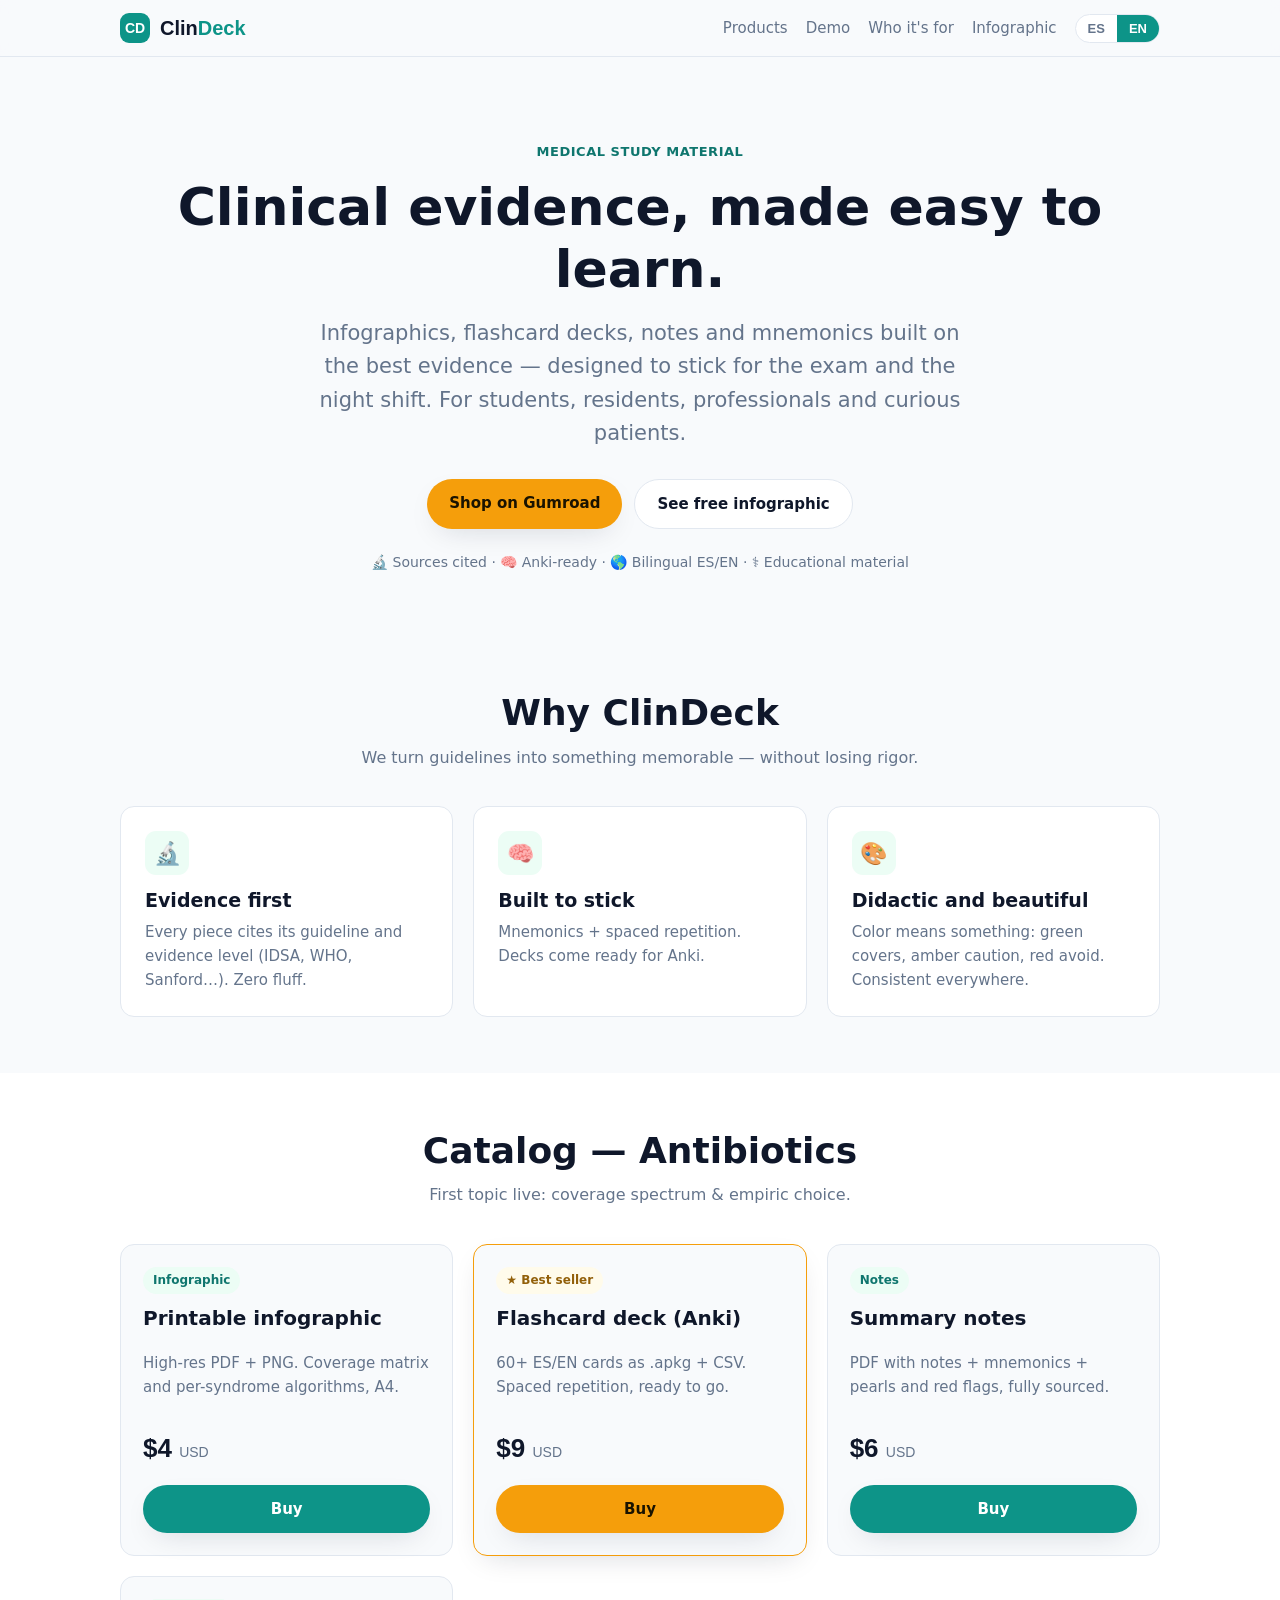
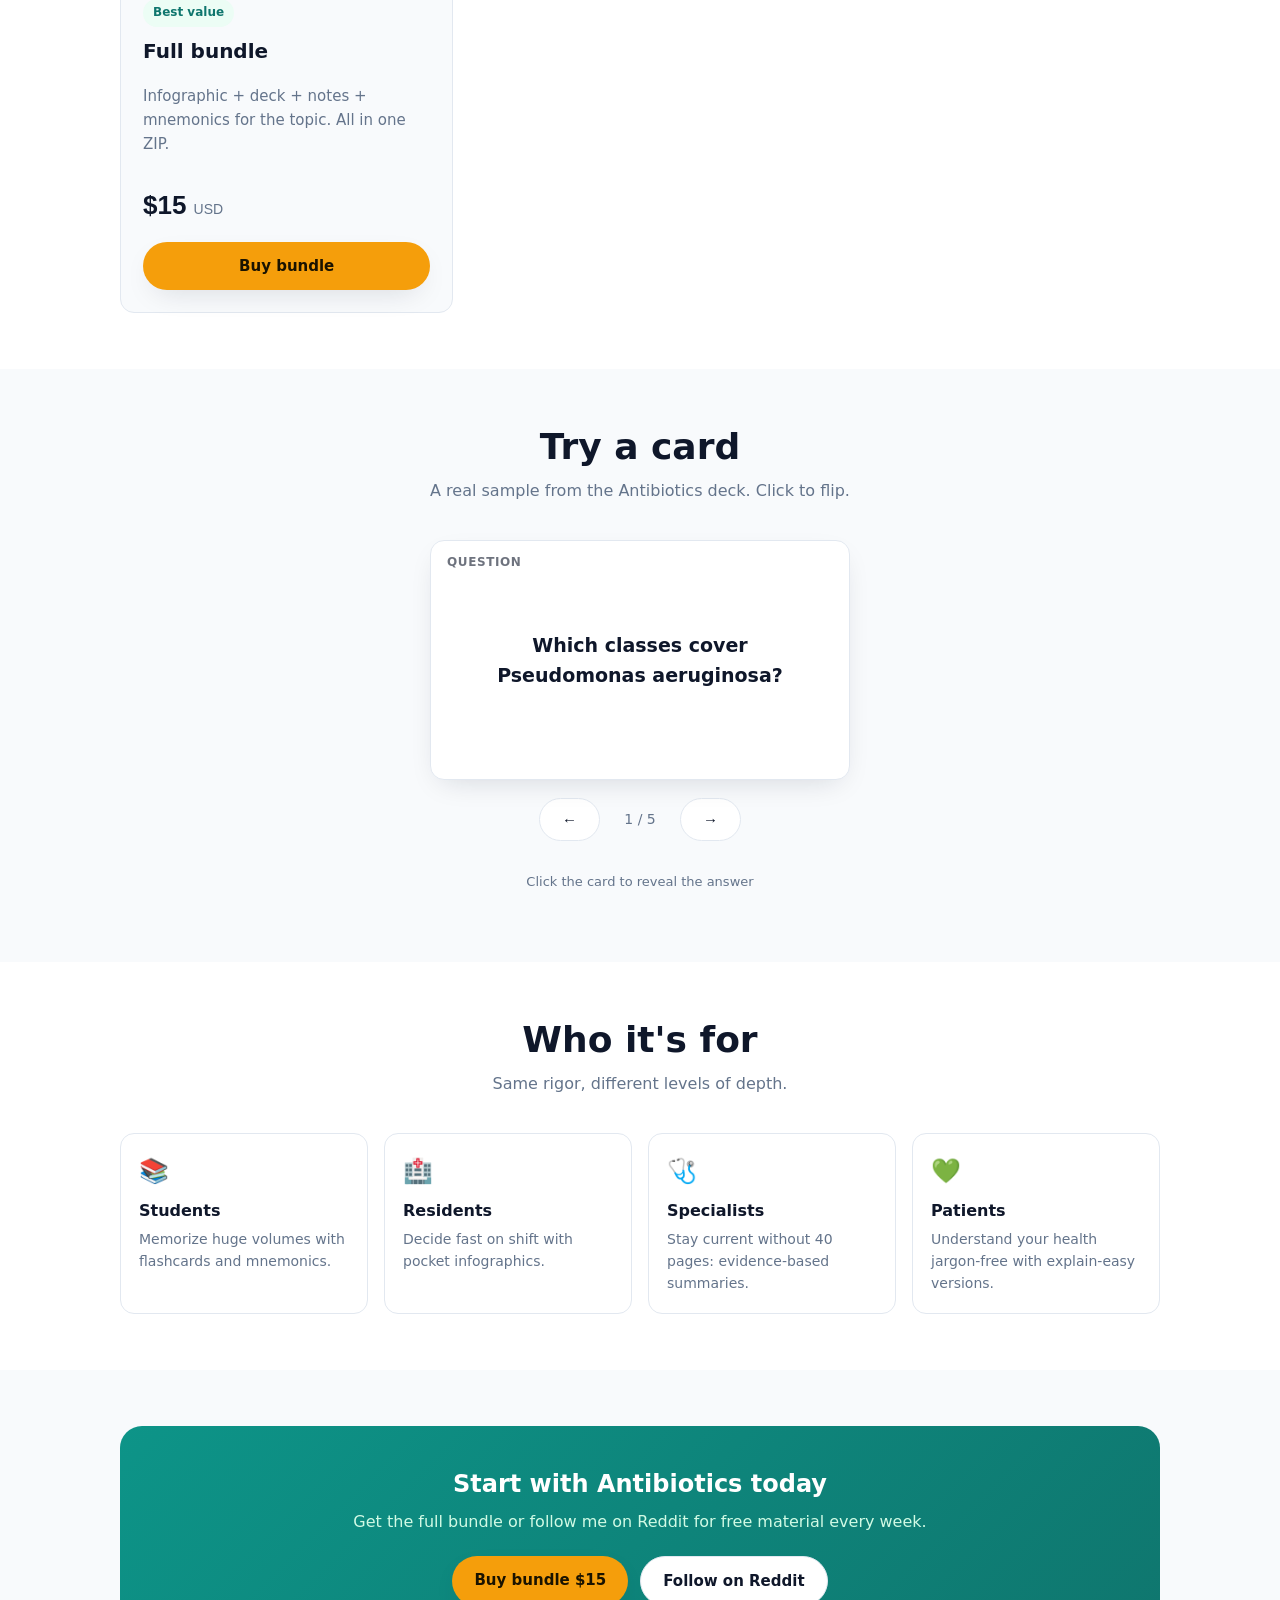
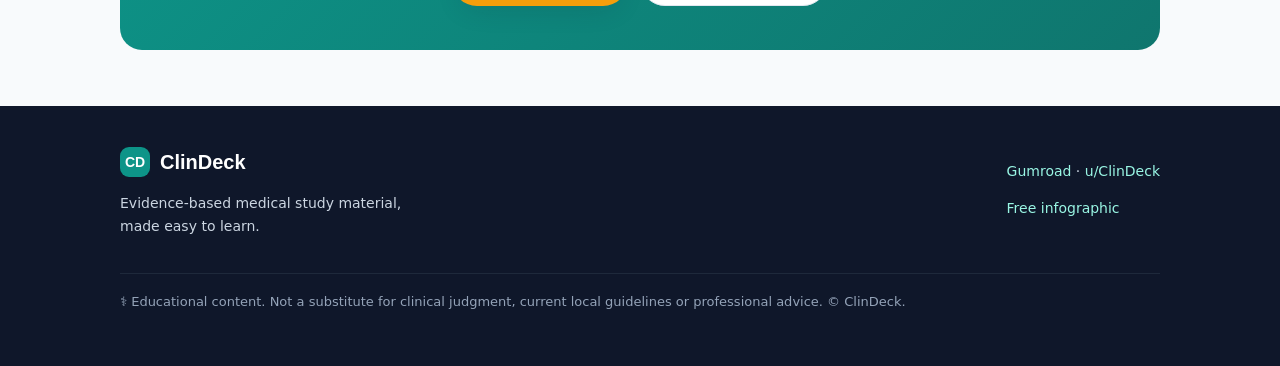
==== web/index.html @ 50a4b2de "Bootstrap ClinDeck: marca, estrategia, contenido y web (tema Antibióticos) - Marca y estrategia: BRA" ====
<!DOCTYPE html>
<html lang="es">
<head>
  <meta charset="UTF-8" />
  <meta name="viewport" content="width=device-width, initial-scale=1.0" />
  <title>ClinDeck — Evidencia clínica, fácil de aprender</title>
  <meta name="description" data-es="Infografías, flashcards, apuntes y mnemónicos médicos basados en evidencia. Bilingüe ES/EN." data-en="Evidence-based medical infographics, flashcards, notes and mnemonics. Bilingual ES/EN." content="Infografías, flashcards, apuntes y mnemónicos médicos basados en evidencia." />
  <link rel="stylesheet" href="css/styles.css" />
  <!-- Reemplazar con la fuente real si se desea; system-ui es el fallback -->
</head>
<body>

  <!-- ============ NAV ============ -->
  <header class="nav">
    <div class="nav-inner">
      <a href="#" class="logo" aria-label="ClinDeck">
        <span class="mark">CD</span>
        <span><span class="clin">Clin</span><span class="deck">Deck</span></span>
      </a>
      <nav class="nav-links">
        <a href="#productos" data-es="Productos" data-en="Products">Productos</a>
        <a href="#demo" data-es="Demo" data-en="Demo">Demo</a>
        <a href="#publico" data-es="Para quién" data-en="Who it's for">Para quién</a>
        <a href="infographics/antibioticos.html" data-es="Infografía" data-en="Infographic">Infografía</a>
        <div class="lang-toggle" role="group" aria-label="Language">
          <button id="lang-es" class="active" type="button">ES</button>
          <button id="lang-en" type="button">EN</button>
        </div>
      </nav>
    </div>
  </header>

  <!-- ============ HERO ============ -->
  <section class="hero">
    <div class="wrap">
      <p class="eyebrow" data-es="Material de estudio médico" data-en="Medical study material">Material de estudio médico</p>
      <h1 data-es="Evidencia clínica, fácil de aprender." data-en="Clinical evidence, made easy to learn.">Evidencia clínica, fácil de aprender.</h1>
      <p class="lead" data-es="Infografías, decks de flashcards, apuntes y mnemónicos con la más alta evidencia — diseñados para recordar en el examen y en la guardia. Para estudiantes, residentes, profesionales y pacientes curiosos." data-en="Infographics, flashcard decks, notes and mnemonics built on the best evidence — designed to stick for the exam and the night shift. For students, residents, professionals and curious patients.">
        Infografías, decks de flashcards, apuntes y mnemónicos con la más alta evidencia — diseñados para recordar en el examen y en la guardia.
      </p>
      <div class="hero-cta">
        <a class="btn btn-buy" href="https://gumroad.com/clindeck" data-es="Ver en Gumroad" data-en="Shop on Gumroad">Ver en Gumroad</a>
        <a class="btn btn-ghost" href="infographics/antibioticos.html" data-es="Ver infografía gratis" data-en="See free infographic">Ver infografía gratis</a>
      </div>
      <p class="trust" data-es="🔬 Citamos la fuente · 🧠 Listo para Anki · 🌎 Bilingüe ES/EN · ⚕️ Material educativo" data-en="🔬 Sources cited · 🧠 Anki-ready · 🌎 Bilingual ES/EN · ⚕️ Educational material">
        🔬 Citamos la fuente · 🧠 Listo para Anki · 🌎 Bilingüe ES/EN · ⚕️ Material educativo
      </p>
    </div>
  </section>

  <!-- ============ VALUE PROPS ============ -->
  <section>
    <div class="wrap">
      <div class="section-head">
        <h2 data-es="Por qué ClinDeck" data-en="Why ClinDeck">Por qué ClinDeck</h2>
        <p data-es="Tomamos las guías y las volvemos memorizables, sin perder rigor." data-en="We turn guidelines into something memorable — without losing rigor.">Tomamos las guías y las volvemos memorizables, sin perder rigor.</p>
      </div>
      <div class="grid-3">
        <div class="card">
          <div class="ico">🔬</div>
          <h3 data-es="Evidencia primero" data-en="Evidence first">Evidencia primero</h3>
          <p data-es="Cada pieza cita su guía y nivel de evidencia (IDSA, WHO, Sanford…). Nada de relleno." data-en="Every piece cites its guideline and evidence level (IDSA, WHO, Sanford…). Zero fluff.">Cada pieza cita su guía y nivel de evidencia. Nada de relleno.</p>
        </div>
        <div class="card">
          <div class="ico">🧠</div>
          <h3 data-es="Diseñado para recordar" data-en="Built to stick">Diseñado para recordar</h3>
          <p data-es="Mnemónicos + repetición espaciada. Los decks vienen listos para Anki." data-en="Mnemonics + spaced repetition. Decks come ready for Anki.">Mnemónicos + repetición espaciada. Decks listos para Anki.</p>
        </div>
        <div class="card">
          <div class="ico">🎨</div>
          <h3 data-es="Didáctico y bello" data-en="Didactic and beautiful">Didáctico y bello</h3>
          <p data-es="Color con significado: verde cubre, ámbar precaución, rojo evitar. Consistente en todo." data-en="Color means something: green covers, amber caution, red avoid. Consistent everywhere.">Color con significado: verde cubre, ámbar precaución, rojo evitar.</p>
        </div>
      </div>
    </div>
  </section>

  <!-- ============ PRODUCTS ============ -->
  <section id="productos" class="products">
    <div class="wrap">
      <div class="section-head">
        <h2 data-es="Catálogo — Antibióticos" data-en="Catalog — Antibiotics">Catálogo — Antibióticos</h2>
        <p data-es="Primer tema disponible: espectro de cobertura y elección empírica." data-en="First topic live: coverage spectrum & empiric choice.">Primer tema disponible: espectro de cobertura y elección empírica.</p>
      </div>
      <div class="product-grid">
        <div class="product">
          <span class="tag" data-es="Infografía" data-en="Infographic">Infografía</span>
          <h3 data-es="Infografía imprimible" data-en="Printable infographic">Infografía imprimible</h3>
          <p class="desc" data-es="PDF alta resolución + PNG. Matriz de cobertura y algoritmos por síndrome, A4." data-en="High-res PDF + PNG. Coverage matrix and per-syndrome algorithms, A4.">PDF alta resolución + PNG. Matriz de cobertura y algoritmos por síndrome.</p>
          <div class="price">$4 <small>USD</small></div>
          <a class="btn btn-primary" href="https://gumroad.com/l/clindeck-abx-infografia" data-es="Comprar" data-en="Buy">Comprar</a>
        </div>

        <div class="product featured">
          <span class="tag" data-es="★ Más vendido" data-en="★ Best seller">★ Más vendido</span>
          <h3 data-es="Deck de flashcards (Anki)" data-en="Flashcard deck (Anki)">Deck de flashcards (Anki)</h3>
          <p class="desc" data-es="60+ cartas ES/EN en .apkg + CSV. Repetición espaciada lista para usar." data-en="60+ ES/EN cards as .apkg + CSV. Spaced repetition, ready to go.">60+ cartas ES/EN en .apkg + CSV. Repetición espaciada lista para usar.</p>
          <div class="price">$9 <small>USD</small></div>
          <a class="btn btn-buy" href="https://gumroad.com/l/clindeck-abx-deck" data-es="Comprar" data-en="Buy">Comprar</a>
        </div>

        <div class="product">
          <span class="tag" data-es="Apuntes" data-en="Notes">Apuntes</span>
          <h3 data-es="Apuntes-resumen" data-en="Summary notes">Apuntes-resumen</h3>
          <p class="desc" data-es="PDF con apuntes + mnemónicos + perlas y banderas rojas, con fuentes." data-en="PDF with notes + mnemonics + pearls and red flags, fully sourced.">PDF con apuntes, mnemónicos, perlas y banderas rojas, con fuentes.</p>
          <div class="price">$6 <small>USD</small></div>
          <a class="btn btn-primary" href="https://gumroad.com/l/clindeck-abx-apuntes" data-es="Comprar" data-en="Buy">Comprar</a>
        </div>

        <div class="product">
          <span class="tag" data-es="Mejor precio" data-en="Best value">Mejor precio</span>
          <h3 data-es="Bundle completo" data-en="Full bundle">Bundle completo</h3>
          <p class="desc" data-es="Infografía + deck + apuntes + mnemónicos del tema. Todo en un ZIP." data-en="Infographic + deck + notes + mnemonics for the topic. All in one ZIP.">Infografía + deck + apuntes + mnemónicos del tema. Todo en un ZIP.</p>
          <div class="price">$15 <small>USD</small></div>
          <a class="btn btn-buy" href="https://gumroad.com/l/clindeck-abx-bundle" data-es="Comprar bundle" data-en="Buy bundle">Comprar bundle</a>
        </div>
      </div>
    </div>
  </section>

  <!-- ============ FLASHCARD DEMO ============ -->
  <section id="demo">
    <div class="wrap">
      <div class="section-head">
        <h2 data-es="Prueba una carta" data-en="Try a card">Prueba una carta</h2>
        <p data-es="Una muestra real del deck de Antibióticos. Haz clic para girar." data-en="A real sample from the Antibiotics deck. Click to flip.">Una muestra real del deck de Antibióticos. Haz clic para girar.</p>
      </div>
      <div class="demo">
        <div class="flashcard" id="flashcard">
          <div class="flashcard-inner">
            <div class="flashcard-face flashcard-front">
              <span class="label" data-es="Pregunta" data-en="Question">Pregunta</span>
              <span class="q" id="card-q"></span>
            </div>
            <div class="flashcard-face flashcard-back">
              <span class="label" data-es="Respuesta" data-en="Answer">Respuesta</span>
              <span class="a" id="card-a"></span>
            </div>
          </div>
        </div>
        <div class="demo-controls">
          <button class="btn btn-ghost" id="prev" type="button" aria-label="Anterior">←</button>
          <span class="counter" id="counter">1 / 5</span>
          <button class="btn btn-ghost" id="next" type="button" aria-label="Siguiente">→</button>
        </div>
        <p class="hint" data-es="Haz clic en la carta para ver la respuesta" data-en="Click the card to reveal the answer">Haz clic en la carta para ver la respuesta</p>
      </div>
    </div>
  </section>

  <!-- ============ AUDIENCES ============ -->
  <section id="publico" class="products">
    <div class="wrap">
      <div class="section-head">
        <h2 data-es="Para quién es" data-en="Who it's for">Para quién es</h2>
        <p data-es="Un mismo rigor, distintos niveles de profundidad." data-en="Same rigor, different levels of depth.">Un mismo rigor, distintos niveles de profundidad.</p>
      </div>
      <div class="aud-grid">
        <div class="aud"><div class="emoji">📚</div><h4 data-es="Estudiantes" data-en="Students">Estudiantes</h4><p data-es="Memoriza volúmenes enormes con flashcards y mnemónicos." data-en="Memorize huge volumes with flashcards and mnemonics.">Memoriza con flashcards y mnemónicos.</p></div>
        <div class="aud"><div class="emoji">🏥</div><h4 data-es="Residentes" data-en="Residents">Residentes</h4><p data-es="Decide rápido en guardia con infografías de bolsillo." data-en="Decide fast on shift with pocket infographics.">Decide rápido con infografías de bolsillo.</p></div>
        <div class="aud"><div class="emoji">🩺</div><h4 data-es="Especialistas" data-en="Specialists">Especialistas</h4><p data-es="Actualízate sin leer 40 páginas: resúmenes con evidencia." data-en="Stay current without 40 pages: evidence-based summaries.">Resúmenes con evidencia, al grano.</p></div>
        <div class="aud"><div class="emoji">💚</div><h4 data-es="Pacientes" data-en="Patients">Pacientes</h4><p data-es="Entiende tu salud sin tecnicismos, con versiones explica-fácil." data-en="Understand your health jargon-free with explain-easy versions.">Versiones explica-fácil de tu salud.</p></div>
      </div>
    </div>
  </section>

  <!-- ============ CTA BAND ============ -->
  <section>
    <div class="wrap">
      <div class="cta-band">
        <h2 data-es="Empieza con Antibióticos hoy" data-en="Start with Antibiotics today">Empieza con Antibióticos hoy</h2>
        <p data-es="Descarga el bundle completo o sígueme en Reddit para material gratis cada semana." data-en="Get the full bundle or follow me on Reddit for free material every week.">Descarga el bundle completo o sígueme en Reddit para material gratis cada semana.</p>
        <div class="hero-cta">
          <a class="btn btn-buy" href="https://gumroad.com/l/clindeck-abx-bundle" data-es="Comprar bundle $15" data-en="Buy bundle $15">Comprar bundle $15</a>
          <a class="btn btn-ghost" href="https://reddit.com/user/ClinDeck" data-es="Seguir en Reddit" data-en="Follow on Reddit">Seguir en Reddit</a>
        </div>
      </div>
    </div>
  </section>

  <!-- ============ FOOTER ============ -->
  <footer>
    <div class="wrap">
      <div class="foot-grid">
        <div>
          <a href="#" class="logo" style="color:#fff"><span class="mark">CD</span> <span style="color:#fff;font-family:'Poppins',sans-serif;font-weight:700">ClinDeck</span></a>
          <p style="max-width:320px" data-es="Material de estudio médico basado en evidencia, hecho didáctico." data-en="Evidence-based medical study material, made easy to learn.">Material de estudio médico basado en evidencia, hecho didáctico.</p>
        </div>
        <div>
          <p><a href="https://gumroad.com/clindeck">Gumroad</a> · <a href="https://reddit.com/user/ClinDeck">u/ClinDeck</a></p>
          <p><a href="infographics/antibioticos.html" data-es="Infografía gratis" data-en="Free infographic">Infografía gratis</a></p>
        </div>
      </div>
      <p class="disclaimer" data-es="⚕️ Contenido educativo. No sustituye el juicio clínico, las guías locales vigentes ni la consulta con un profesional. © ClinDeck." data-en="⚕️ Educational content. Not a substitute for clinical judgment, current local guidelines or professional advice. © ClinDeck.">
        ⚕️ Contenido educativo. No sustituye el juicio clínico ni la consulta con un profesional. © ClinDeck.
      </p>
    </div>
  </footer>

  <script src="js/app.js"></script>
</body>
</html>
---- web/css/styles.css ----
/* ClinDeck — landing styles
   Paleta de marca (ver BRAND.md). Sin dependencias externas. */
:root {
  --teal: #0D9488;
  --teal-dark: #0F766E;
  --ink: #0F172A;
  --gray: #64748B;
  --surface: #F8FAFC;
  --amber: #F59E0B;
  --red: #DC2626;
  --green: #16A34A;
  --line: #E2E8F0;
  --radius: 14px;
  --shadow: 0 10px 30px -12px rgba(15, 23, 42, .18);
  --maxw: 1080px;
}

* { box-sizing: border-box; }
html { scroll-behavior: smooth; }
body {
  margin: 0;
  font-family: "Inter", system-ui, -apple-system, Segoe UI, Roboto, sans-serif;
  color: var(--ink);
  background: var(--surface);
  line-height: 1.6;
}
h1, h2, h3 { font-family: "Poppins", "Inter", system-ui, sans-serif; line-height: 1.2; font-weight: 600; }
a { color: var(--teal-dark); }
.wrap { max-width: var(--maxw); margin: 0 auto; padding: 0 20px; }
.mono { font-family: ui-monospace, SFMono-Regular, Menlo, monospace; }

/* ---------- Header / nav ---------- */
header.nav {
  position: sticky; top: 0; z-index: 50;
  background: rgba(248, 250, 252, .85);
  backdrop-filter: blur(8px);
  border-bottom: 1px solid var(--line);
}
.nav-inner { display: flex; align-items: center; gap: 16px; padding: 12px 20px; max-width: var(--maxw); margin: 0 auto; }
.logo { display: flex; align-items: center; gap: 10px; font-family: "Poppins", sans-serif; font-weight: 700; font-size: 20px; text-decoration: none; color: var(--ink); }
.logo .mark { width: 30px; height: 30px; border-radius: 9px; background: var(--teal); color: #fff; display: grid; place-items: center; font-size: 14px; font-weight: 700; }
.logo .clin { color: var(--ink); }
.logo .deck { color: var(--teal); }
.nav-links { display: flex; gap: 18px; margin-left: auto; align-items: center; }
.nav-links a { text-decoration: none; color: var(--gray); font-size: 15px; }
.nav-links a:hover { color: var(--ink); }
.lang-toggle { display: inline-flex; border: 1px solid var(--line); border-radius: 999px; overflow: hidden; background: #fff; }
.lang-toggle button { border: 0; background: transparent; padding: 6px 12px; cursor: pointer; font-size: 13px; font-weight: 600; color: var(--gray); }
.lang-toggle button.active { background: var(--teal); color: #fff; }

/* ---------- Buttons ---------- */
.btn { display: inline-block; padding: 12px 22px; border-radius: 999px; text-decoration: none; font-weight: 600; font-size: 15px; cursor: pointer; border: 0; transition: transform .08s ease, box-shadow .2s ease; }
.btn:active { transform: translateY(1px); }
.btn-primary { background: var(--teal); color: #fff; box-shadow: var(--shadow); }
.btn-primary:hover { background: var(--teal-dark); }
.btn-buy { background: var(--amber); color: #1a1300; box-shadow: var(--shadow); }
.btn-buy:hover { filter: brightness(.97); }
.btn-ghost { background: #fff; color: var(--ink); border: 1px solid var(--line); }

/* ---------- Hero ---------- */
.hero { padding: 72px 0 48px; text-align: center; }
.hero .eyebrow { color: var(--teal-dark); font-weight: 600; letter-spacing: .04em; text-transform: uppercase; font-size: 13px; }
.hero h1 { font-size: clamp(32px, 5vw, 52px); margin: 12px 0 16px; }
.hero p.lead { font-size: clamp(17px, 2.2vw, 21px); color: var(--gray); max-width: 660px; margin: 0 auto 28px; }
.hero-cta { display: flex; gap: 12px; justify-content: center; flex-wrap: wrap; }
.trust { margin-top: 22px; color: var(--gray); font-size: 14px; }
.trust b { color: var(--ink); }

/* ---------- Sections ---------- */
section { padding: 56px 0; }
.section-head { text-align: center; max-width: 640px; margin: 0 auto 36px; }
.section-head h2 { font-size: clamp(26px, 3.5vw, 36px); margin: 0 0 10px; }
.section-head p { color: var(--gray); margin: 0; }

/* value props */
.grid-3 { display: grid; grid-template-columns: repeat(auto-fit, minmax(240px, 1fr)); gap: 20px; }
.card { background: #fff; border: 1px solid var(--line); border-radius: var(--radius); padding: 24px; }
.card .ico { width: 44px; height: 44px; border-radius: 11px; background: #ecfdf5; color: var(--teal-dark); display: grid; place-items: center; font-size: 22px; margin-bottom: 14px; }
.card h3 { margin: 0 0 8px; font-size: 19px; }
.card p { margin: 0; color: var(--gray); font-size: 15px; }

/* products */
.products { background: #fff; }
.product-grid { display: grid; grid-template-columns: repeat(auto-fit, minmax(250px, 1fr)); gap: 20px; }
.product { border: 1px solid var(--line); border-radius: var(--radius); padding: 22px; display: flex; flex-direction: column; background: var(--surface); }
.product .tag { align-self: flex-start; font-size: 12px; font-weight: 600; padding: 4px 10px; border-radius: 999px; background: #ecfdf5; color: var(--teal-dark); margin-bottom: 12px; }
.product h3 { margin: 0 0 6px; font-size: 20px; }
.product .desc { color: var(--gray); font-size: 15px; flex: 1; }
.product .price { font-family: "Poppins", sans-serif; font-weight: 700; font-size: 26px; margin: 14px 0 4px; color: var(--ink); }
.product .price small { font-size: 14px; color: var(--gray); font-weight: 500; }
.product .btn { margin-top: 12px; text-align: center; }
.product.featured { border-color: var(--amber); box-shadow: var(--shadow); }
.product.featured .tag { background: #fffbeb; color: #92600a; }

/* flashcard demo */
.demo { display: flex; flex-direction: column; align-items: center; gap: 18px; }
.flashcard { perspective: 1200px; width: min(420px, 92vw); height: 240px; }
.flashcard-inner { position: relative; width: 100%; height: 100%; transition: transform .55s; transform-style: preserve-3d; cursor: pointer; }
.flashcard.flipped .flashcard-inner { transform: rotateY(180deg); }
.flashcard-face { position: absolute; inset: 0; backface-visibility: hidden; border-radius: var(--radius); padding: 26px; display: grid; place-items: center; text-align: center; border: 1px solid var(--line); box-shadow: var(--shadow); }
.flashcard-front { background: #fff; }
.flashcard-back { background: var(--teal); color: #fff; transform: rotateY(180deg); }
.flashcard-face .label { position: absolute; top: 12px; left: 16px; font-size: 12px; font-weight: 600; text-transform: uppercase; letter-spacing: .05em; opacity: .6; }
.flashcard-face .q { font-size: 19px; font-weight: 600; }
.flashcard-face .a { font-size: 16px; }
.demo-controls { display: flex; gap: 10px; align-items: center; }
.demo-controls .counter { color: var(--gray); font-size: 14px; min-width: 60px; text-align: center; }
.hint { color: var(--gray); font-size: 13px; }

/* audiences */
.aud-grid { display: grid; grid-template-columns: repeat(auto-fit, minmax(200px, 1fr)); gap: 16px; }
.aud { background: #fff; border: 1px solid var(--line); border-radius: var(--radius); padding: 18px; }
.aud .emoji { font-size: 24px; }
.aud h4 { margin: 8px 0 4px; font-size: 16px; }
.aud p { margin: 0; font-size: 14px; color: var(--gray); }

/* CTA band */
.cta-band { background: linear-gradient(135deg, var(--teal), var(--teal-dark)); color: #fff; border-radius: 22px; padding: 44px; text-align: center; }
.cta-band h2 { color: #fff; margin: 0 0 10px; }
.cta-band p { color: #d1fae5; margin: 0 0 22px; }

/* footer */
footer { background: var(--ink); color: #cbd5e1; padding: 40px 0; font-size: 14px; }
footer .foot-grid { display: flex; justify-content: space-between; flex-wrap: wrap; gap: 20px; }
footer a { color: #99f6e4; text-decoration: none; }
footer .disclaimer { margin-top: 22px; padding-top: 18px; border-top: 1px solid #1e293b; color: #94a3b8; font-size: 13px; }

[hidden] { display: none !important; }
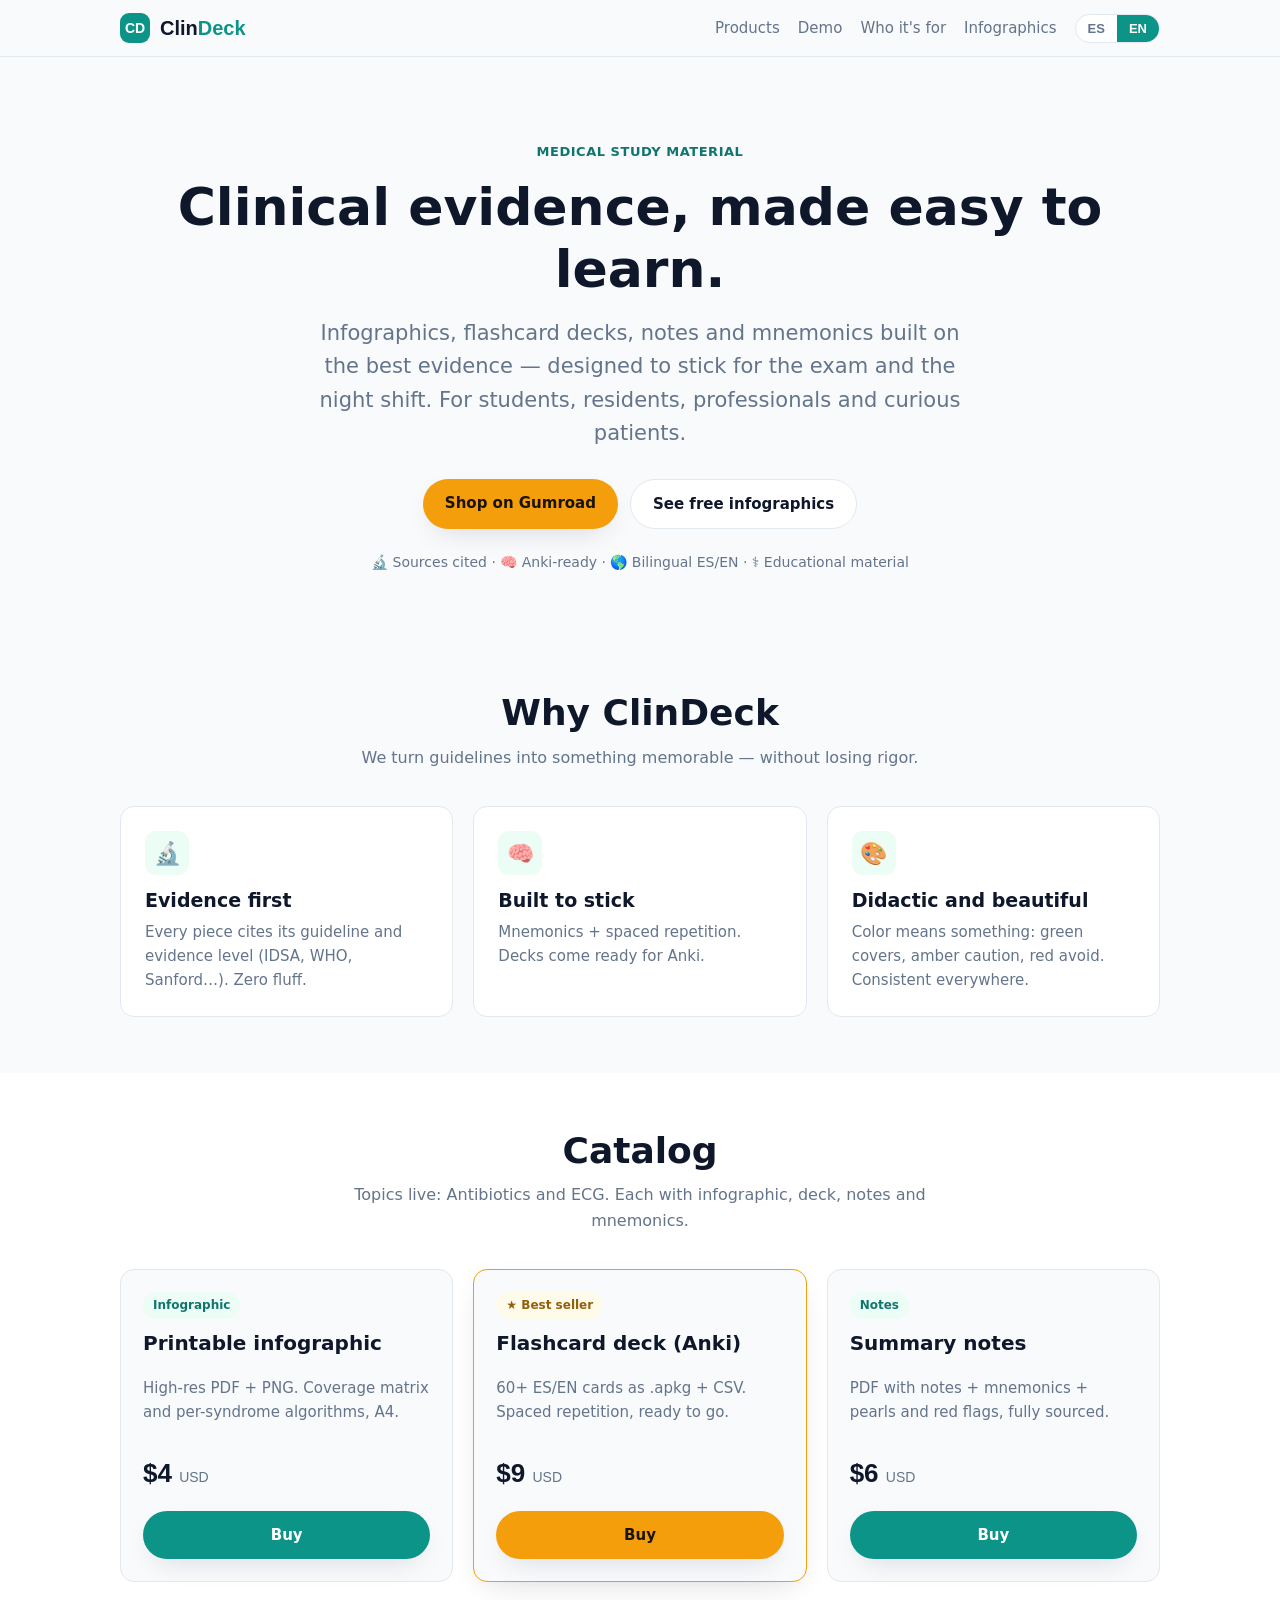
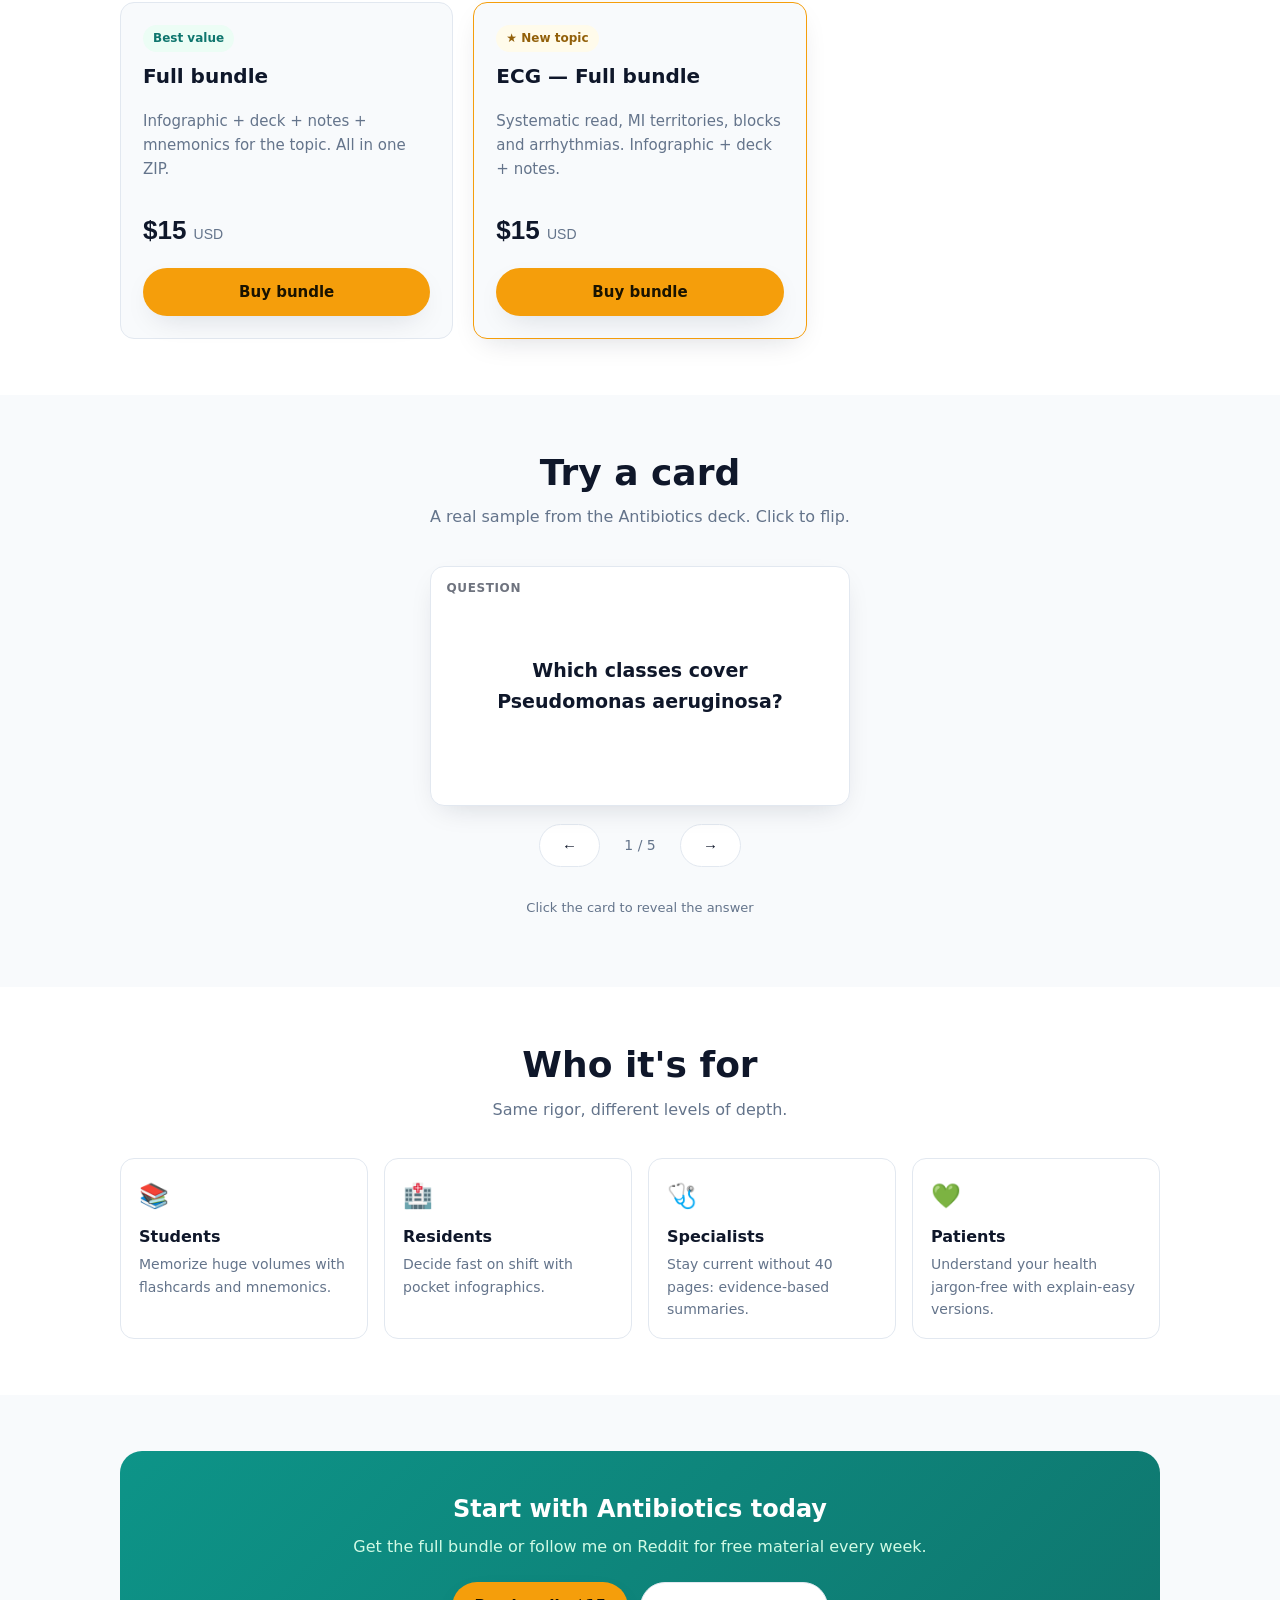
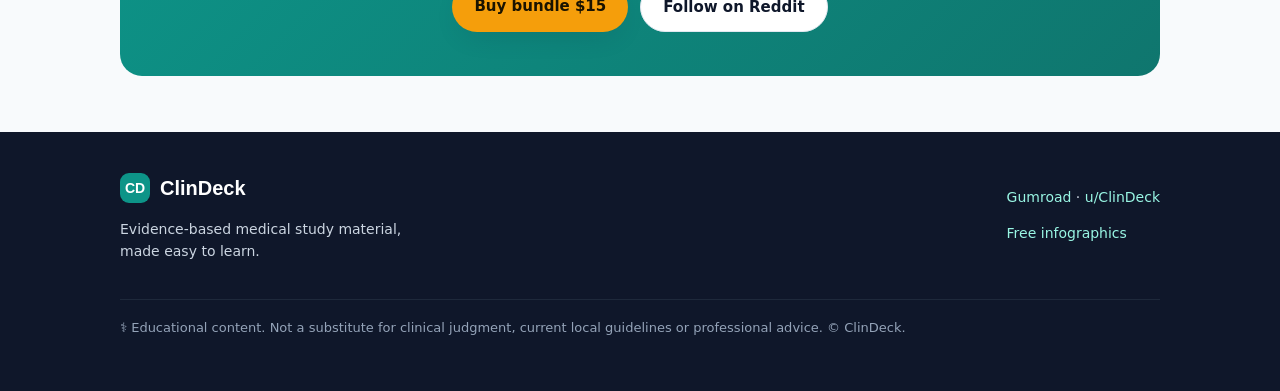
==== commit 19d22153: "Turn ClinDeck into a sellable web asset: ECG infographic, gallery, Pages deploy, sale kit - web/info" ====
--- a/web/index.html
+++ b/web/index.html
@@ -21,7 +21,7 @@
         <a href="#productos" data-es="Productos" data-en="Products">Productos</a>
         <a href="#demo" data-es="Demo" data-en="Demo">Demo</a>
         <a href="#publico" data-es="Para quién" data-en="Who it's for">Para quién</a>
-        <a href="infographics/antibioticos.html" data-es="Infografía" data-en="Infographic">Infografía</a>
+        <a href="infographics/index.html" data-es="Infografías" data-en="Infographics">Infografías</a>
         <div class="lang-toggle" role="group" aria-label="Language">
           <button id="lang-es" class="active" type="button">ES</button>
           <button id="lang-en" type="button">EN</button>
@@ -40,7 +40,7 @@
       </p>
       <div class="hero-cta">
         <a class="btn btn-buy" href="https://gumroad.com/clindeck" data-es="Ver en Gumroad" data-en="Shop on Gumroad">Ver en Gumroad</a>
-        <a class="btn btn-ghost" href="infographics/antibioticos.html" data-es="Ver infografía gratis" data-en="See free infographic">Ver infografía gratis</a>
+        <a class="btn btn-ghost" href="infographics/index.html" data-es="Ver infografías gratis" data-en="See free infographics">Ver infografías gratis</a>
       </div>
       <p class="trust" data-es="🔬 Citamos la fuente · 🧠 Listo para Anki · 🌎 Bilingüe ES/EN · ⚕️ Material educativo" data-en="🔬 Sources cited · 🧠 Anki-ready · 🌎 Bilingual ES/EN · ⚕️ Educational material">
         🔬 Citamos la fuente · 🧠 Listo para Anki · 🌎 Bilingüe ES/EN · ⚕️ Material educativo
@@ -79,8 +79,8 @@
   <section id="productos" class="products">
     <div class="wrap">
       <div class="section-head">
-        <h2 data-es="Catálogo — Antibióticos" data-en="Catalog — Antibiotics">Catálogo — Antibióticos</h2>
-        <p data-es="Primer tema disponible: espectro de cobertura y elección empírica." data-en="First topic live: coverage spectrum & empiric choice.">Primer tema disponible: espectro de cobertura y elección empírica.</p>
+        <h2 data-es="Catálogo" data-en="Catalog">Catálogo</h2>
+        <p data-es="Temas disponibles: Antibióticos y ECG. Cada uno con infografía, deck, apuntes y mnemónicos." data-en="Topics live: Antibiotics and ECG. Each with infographic, deck, notes and mnemonics.">Temas disponibles: Antibióticos y ECG. Cada uno con infografía, deck, apuntes y mnemónicos.</p>
       </div>
       <div class="product-grid">
         <div class="product">
@@ -113,6 +113,14 @@
           <p class="desc" data-es="Infografía + deck + apuntes + mnemónicos del tema. Todo en un ZIP." data-en="Infographic + deck + notes + mnemonics for the topic. All in one ZIP.">Infografía + deck + apuntes + mnemónicos del tema. Todo en un ZIP.</p>
           <div class="price">$15 <small>USD</small></div>
           <a class="btn btn-buy" href="https://gumroad.com/l/clindeck-abx-bundle" data-es="Comprar bundle" data-en="Buy bundle">Comprar bundle</a>
+        </div>
+
+        <div class="product featured">
+          <span class="tag" data-es="★ Nuevo tema" data-en="★ New topic">★ Nuevo tema</span>
+          <h3 data-es="ECG — Bundle completo" data-en="ECG — Full bundle">ECG — Bundle completo</h3>
+          <p class="desc" data-es="Lectura sistemática, territorios del infarto, bloqueos y arritmias. Infografía + deck + apuntes." data-en="Systematic read, MI territories, blocks and arrhythmias. Infographic + deck + notes.">Lectura sistemática, territorios del infarto, bloqueos y arritmias. Infografía + deck + apuntes.</p>
+          <div class="price">$15 <small>USD</small></div>
+          <a class="btn btn-buy" href="https://gumroad.com/l/clindeck-ecg-bundle" data-es="Comprar bundle" data-en="Buy bundle">Comprar bundle</a>
         </div>
       </div>
     </div>
@@ -188,7 +196,7 @@
         </div>
         <div>
           <p><a href="https://gumroad.com/clindeck">Gumroad</a> · <a href="https://reddit.com/user/ClinDeck">u/ClinDeck</a></p>
-          <p><a href="infographics/antibioticos.html" data-es="Infografía gratis" data-en="Free infographic">Infografía gratis</a></p>
+          <p><a href="infographics/index.html" data-es="Infografías gratis" data-en="Free infographics">Infografías gratis</a></p>
         </div>
       </div>
       <p class="disclaimer" data-es="⚕️ Contenido educativo. No sustituye el juicio clínico, las guías locales vigentes ni la consulta con un profesional. © ClinDeck." data-en="⚕️ Educational content. Not a substitute for clinical judgment, current local guidelines or professional advice. © ClinDeck.">
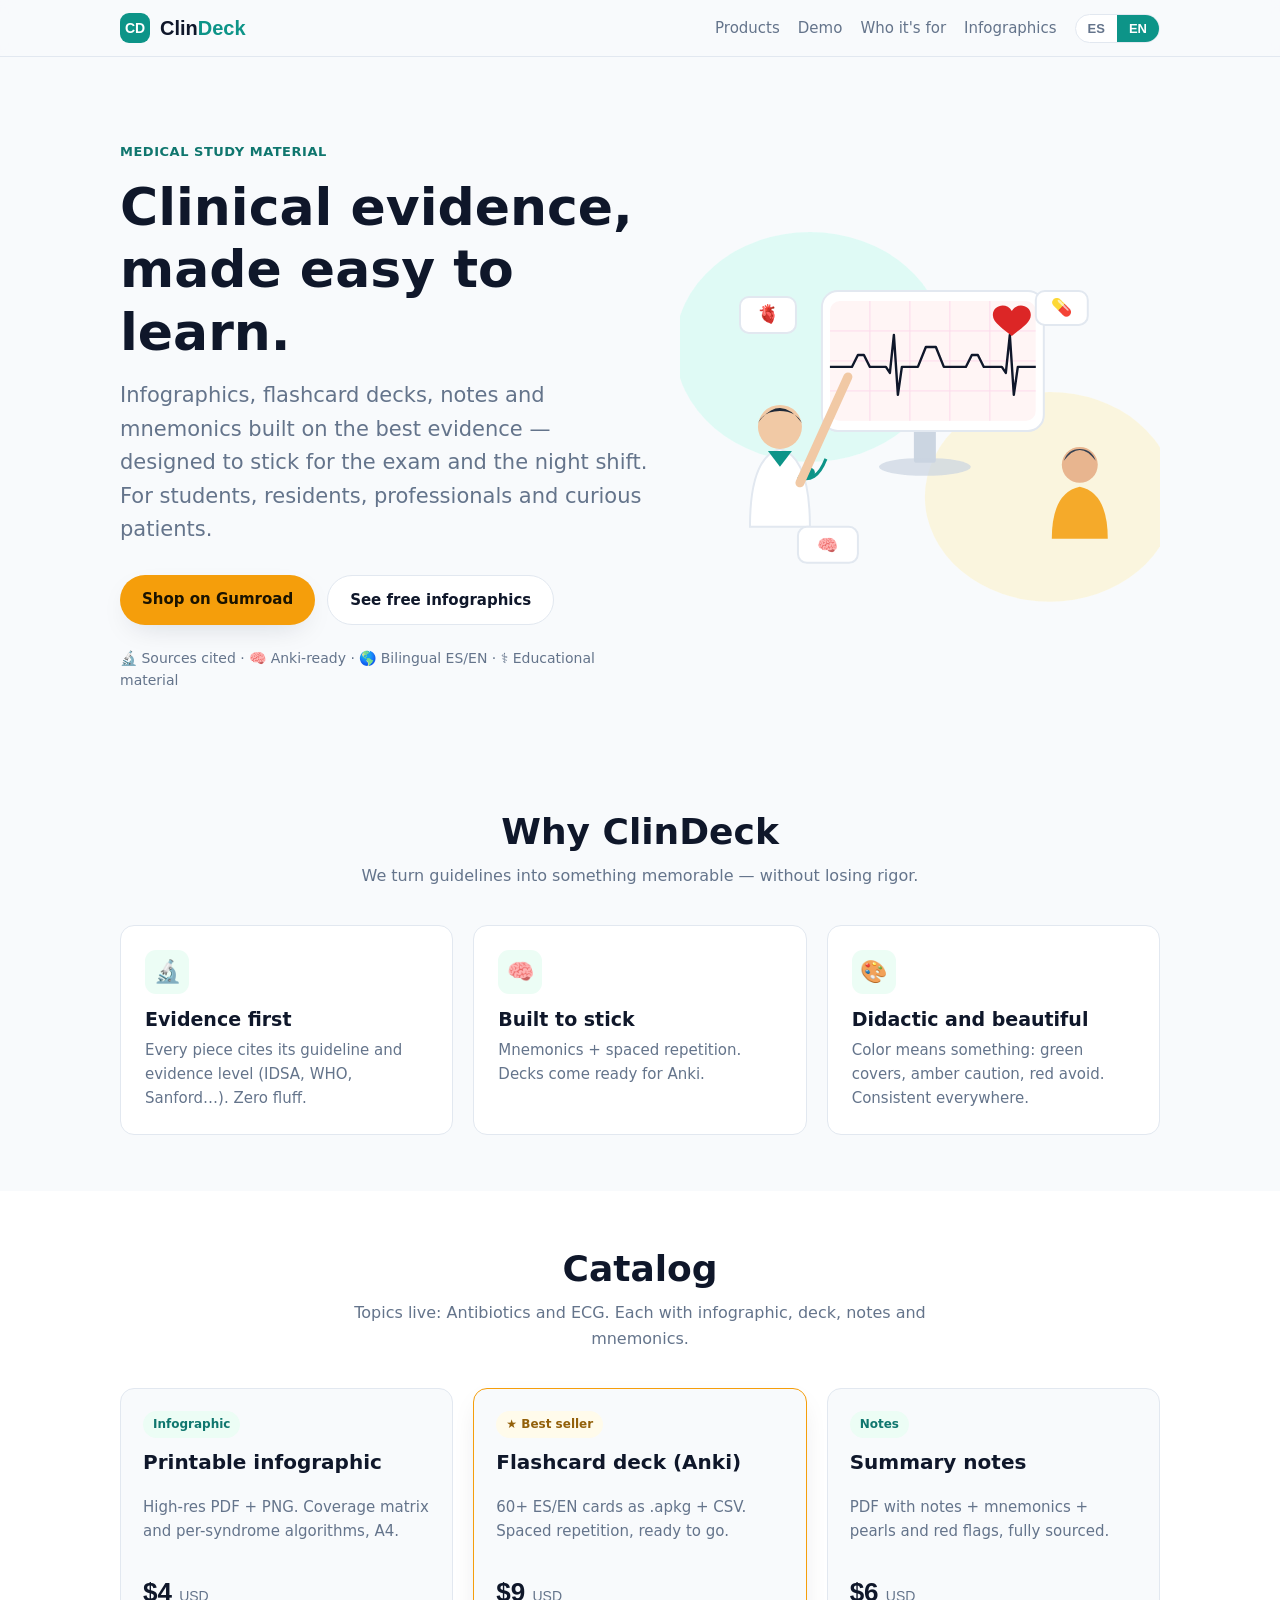
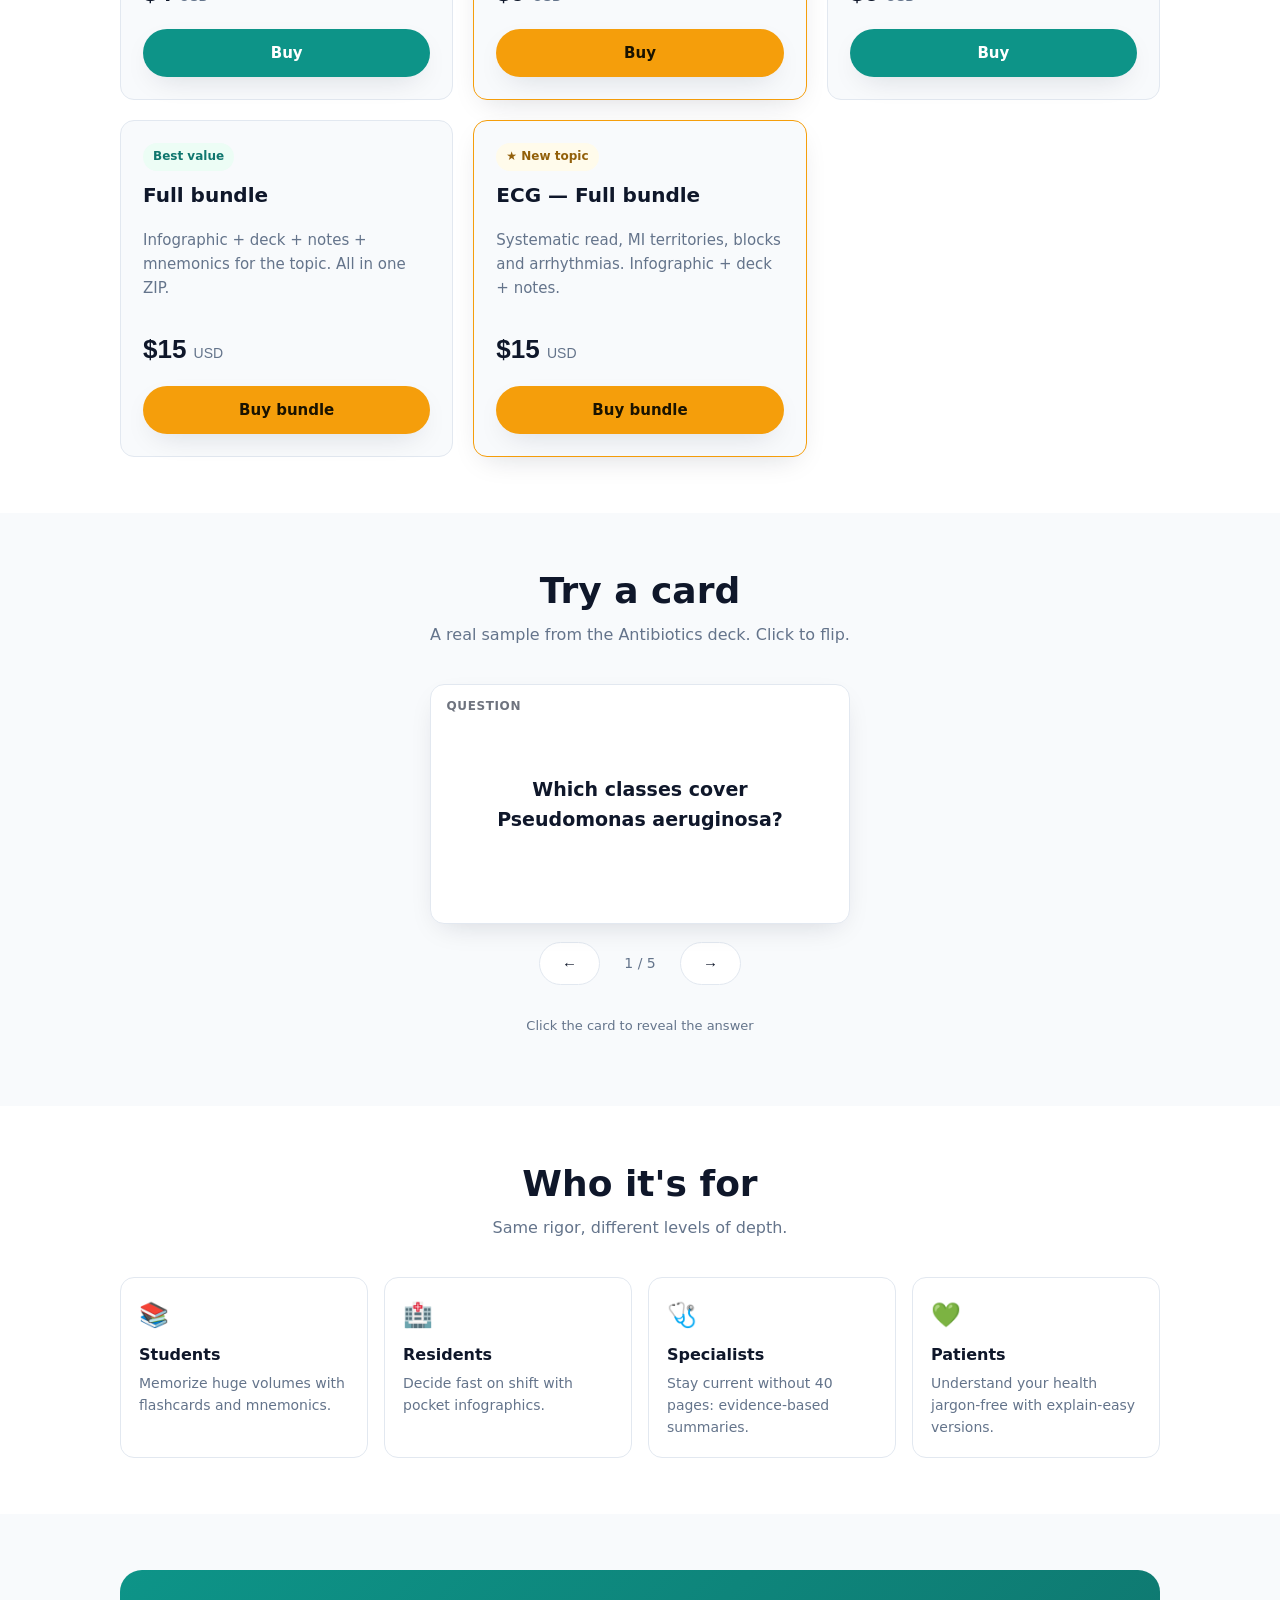
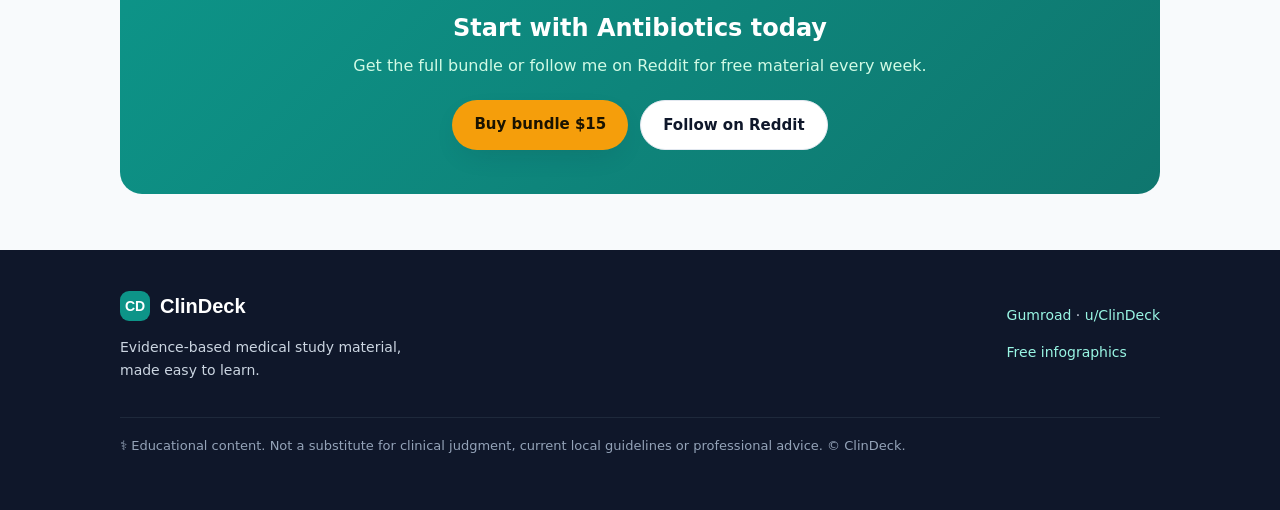
==== commit ff2bb1d2: "ECG: add normal vs pathological (notes + SVG atlas pg2); animated medical hero" ====
--- a/web/index.html
+++ b/web/index.html
@@ -33,6 +33,8 @@
   <!-- ============ HERO ============ -->
   <section class="hero">
     <div class="wrap">
+      <div class="hero-grid">
+      <div class="hero-copy">
       <p class="eyebrow" data-es="Material de estudio médico" data-en="Medical study material">Material de estudio médico</p>
       <h1 data-es="Evidencia clínica, fácil de aprender." data-en="Clinical evidence, made easy to learn.">Evidencia clínica, fácil de aprender.</h1>
       <p class="lead" data-es="Infografías, decks de flashcards, apuntes y mnemónicos con la más alta evidencia — diseñados para recordar en el examen y en la guardia. Para estudiantes, residentes, profesionales y pacientes curiosos." data-en="Infographics, flashcard decks, notes and mnemonics built on the best evidence — designed to stick for the exam and the night shift. For students, residents, professionals and curious patients.">
@@ -45,6 +47,58 @@
       <p class="trust" data-es="🔬 Citamos la fuente · 🧠 Listo para Anki · 🌎 Bilingüe ES/EN · ⚕️ Material educativo" data-en="🔬 Sources cited · 🧠 Anki-ready · 🌎 Bilingual ES/EN · ⚕️ Educational material">
         🔬 Citamos la fuente · 🧠 Listo para Anki · 🌎 Bilingüe ES/EN · ⚕️ Material educativo
       </p>
+      </div>
+      <div class="hero-art" aria-hidden="true">
+        <svg viewBox="0 0 480 380" role="img" xmlns="http://www.w3.org/2000/svg">
+          <defs>
+            <clipPath id="screen"><rect x="150" y="74" width="206" height="120" rx="10"/></clipPath>
+          </defs>
+          <!-- blobs -->
+          <ellipse class="blob b1" cx="130" cy="120" rx="135" ry="115" fill="#ccfbf1" opacity=".55"/>
+          <ellipse class="blob b2" cx="370" cy="270" rx="125" ry="105" fill="#fef3c7" opacity=".55"/>
+
+          <!-- monitor -->
+          <rect x="234" y="196" width="22" height="40" rx="3" fill="#cbd5e1"/>
+          <ellipse cx="245" cy="240" rx="46" ry="9" fill="#cbd5e1" opacity=".7"/>
+          <rect x="142" y="64" width="222" height="140" rx="16" fill="#ffffff" stroke="#e2e8f0" stroke-width="2"/>
+          <g clip-path="url(#screen)">
+            <rect x="150" y="74" width="206" height="120" fill="#fff5f5"/>
+            <g stroke="#fbcfe8" stroke-width="1" opacity=".7">
+              <line x1="150" y1="104" x2="356" y2="104"/><line x1="150" y1="134" x2="356" y2="134"/><line x1="150" y1="164" x2="356" y2="164"/>
+              <line x1="190" y1="74" x2="190" y2="194"/><line x1="230" y1="74" x2="230" y2="194"/><line x1="270" y1="74" x2="270" y2="194"/><line x1="310" y1="74" x2="310" y2="194"/>
+            </g>
+            <path class="ecgline" d="M150,140 L172,140 L178,128 L184,128 L190,140 L206,140 L210,146 L214,108 L218,168 L222,140 L238,140 L246,120 L256,120 L264,140 L286,140 L292,128 L298,128 L304,140 L322,140 L326,146 L330,108 L334,168 L338,140 L356,140"
+                  fill="none" stroke="#0f172a" stroke-width="2.4" stroke-linejoin="round" stroke-linecap="round"/>
+          </g>
+          <!-- heart -->
+          <path class="heart" d="M332,84 c-5,-9 -19,-6 -19,4 c0,8 11,14 19,21 c8,-7 19,-13 19,-21 c0,-10 -14,-13 -19,-4 z" fill="#dc2626"/>
+
+          <!-- doctor -->
+          <g class="doc">
+            <path d="M70,300 q0,-70 30,-78 q30,8 30,78 z" fill="#ffffff" stroke="#e2e8f0" stroke-width="2"/>
+            <path d="M88,224 l12,16 l12,-16 z" fill="#0D9488"/>
+            <circle cx="100" cy="200" r="22" fill="#f1c9a5"/>
+            <path d="M78,196 q22,-30 44,0 q-6,-12 -22,-12 q-16,0 -22,12 z" fill="#1f2937"/>
+            <circle cx="130" cy="246" r="5" fill="#0D9488"/>
+            <path d="M118,250 q18,8 28,-18" fill="none" stroke="#0D9488" stroke-width="3"/>
+            <!-- arm pointing to screen -->
+            <path d="M120,256 L168,150" stroke="#f1c9a5" stroke-width="9" stroke-linecap="round"/>
+          </g>
+
+          <!-- patient -->
+          <g class="pat">
+            <path d="M372,312 q0,-46 28,-52 q28,6 28,52 z" fill="#F59E0B" opacity=".85"/>
+            <circle cx="400" cy="238" r="18" fill="#e8b58f"/>
+            <path d="M384,234 q16,-22 32,0 q-4,-12 -16,-12 q-12,0 -16,12 z" fill="#374151"/>
+          </g>
+
+          <!-- floating cards -->
+          <g class="f1"><rect x="60" y="70" width="56" height="36" rx="9" fill="#fff" stroke="#e2e8f0" stroke-width="2"/><text x="88" y="93" font-size="18" text-anchor="middle">🫀</text></g>
+          <g class="f2"><rect x="356" y="64" width="52" height="34" rx="9" fill="#fff" stroke="#e2e8f0" stroke-width="2"/><text x="382" y="86" font-size="17" text-anchor="middle">💊</text></g>
+          <g class="f3"><rect x="118" y="300" width="60" height="36" rx="9" fill="#fff" stroke="#e2e8f0" stroke-width="2"/><text x="148" y="324" font-size="17" text-anchor="middle">🧠</text></g>
+        </svg>
+      </div>
+      </div>
     </div>
   </section>
 
--- a/web/css/styles.css
+++ b/web/css/styles.css
@@ -126,3 +126,52 @@
 footer .disclaimer { margin-top: 22px; padding-top: 18px; border-top: 1px solid #1e293b; color: #94a3b8; font-size: 13px; }
 
 [hidden] { display: none !important; }
+
+/* ---------- Hero animado (escena médica) ---------- */
+.hero { text-align: left; }
+.hero .hero-grid { display: grid; grid-template-columns: 1.05fr .95fr; gap: 30px; align-items: center; }
+.hero-copy { text-align: left; }
+.hero-grid .hero-cta { justify-content: flex-start; }
+.hero-grid p.lead { margin-left: 0; }
+.hero-art svg { width: 100%; height: auto; max-width: 520px; display: block; margin: 0 auto; }
+
+@keyframes bob { 0%,100% { transform: translateY(0); } 50% { transform: translateY(-6px); } }
+@keyframes beat { 0%,100% { transform: scale(1); } 15% { transform: scale(1.18); } 30% { transform: scale(1); } 45% { transform: scale(1.1); } }
+@keyframes draw { from { stroke-dashoffset: 620; } to { stroke-dashoffset: 0; } }
+@keyframes floaty { 0%,100% { transform: translateY(0); } 50% { transform: translateY(-9px); } }
+@keyframes drift { 0% { transform: translate(0,0); } 50% { transform: translate(10px,-8px); } 100% { transform: translate(0,0); } }
+
+.hero-art .blob { animation: drift 9s ease-in-out infinite; }
+.hero-art .b2 { animation-duration: 12s; animation-direction: alternate; }
+.hero-art .doc { animation: bob 4s ease-in-out infinite; transform-box: fill-box; transform-origin: center; }
+.hero-art .pat { animation: bob 5s ease-in-out infinite; transform-box: fill-box; transform-origin: center; }
+.hero-art .heart { animation: beat 1.4s ease-in-out infinite; transform-box: fill-box; transform-origin: center; }
+.hero-art .ecgline { stroke-dasharray: 620; animation: draw 3.4s linear infinite; }
+.hero-art .f1 { animation: floaty 5s ease-in-out infinite; transform-box: fill-box; }
+.hero-art .f2 { animation: floaty 6s ease-in-out infinite .4s; transform-box: fill-box; }
+.hero-art .f3 { animation: floaty 5.5s ease-in-out infinite .8s; transform-box: fill-box; }
+
+@media (prefers-reduced-motion: reduce) {
+  .hero-art .blob, .hero-art .doc, .hero-art .pat, .hero-art .heart,
+  .hero-art .ecgline, .hero-art .f1, .hero-art .f2, .hero-art .f3 { animation: none !important; }
+}
+@media (max-width: 860px) {
+  .hero .hero-grid { grid-template-columns: 1fr; text-align: center; }
+  .hero-copy { text-align: center; }
+  .hero-grid .hero-cta { justify-content: center; }
+  .hero-grid p.lead { margin: 0 auto 28px; }
+  .hero-art { order: 2; margin-top: 6px; }
+}
+
+/* ---------- Tiers de precio (bundle automatización) ---------- */
+.tiers { display: grid; grid-template-columns: repeat(auto-fit, minmax(260px, 1fr)); gap: 20px; }
+.tier { background: #fff; border: 1px solid var(--line); border-radius: var(--radius); padding: 24px; display: flex; flex-direction: column; }
+.tier.best { border-color: var(--teal); box-shadow: var(--shadow); }
+.tier h3 { margin: 0 0 4px; font-size: 20px; }
+.tier .sub { color: var(--gray); font-size: 14px; margin: 0 0 12px; }
+.tier .price { font-family: "Poppins", sans-serif; font-weight: 700; font-size: 32px; margin: 6px 0 2px; }
+.tier .price small { font-size: 14px; color: var(--gray); font-weight: 500; }
+.tier ul { list-style: none; padding: 0; margin: 12px 0 16px; flex: 1; }
+.tier ul li { font-size: 14px; padding: 5px 0; border-bottom: 1px solid var(--surface); color: var(--ink); }
+.tier ul li::before { content: "✓"; color: var(--teal); font-weight: 700; margin-right: 8px; }
+.tier .btn { text-align: center; }
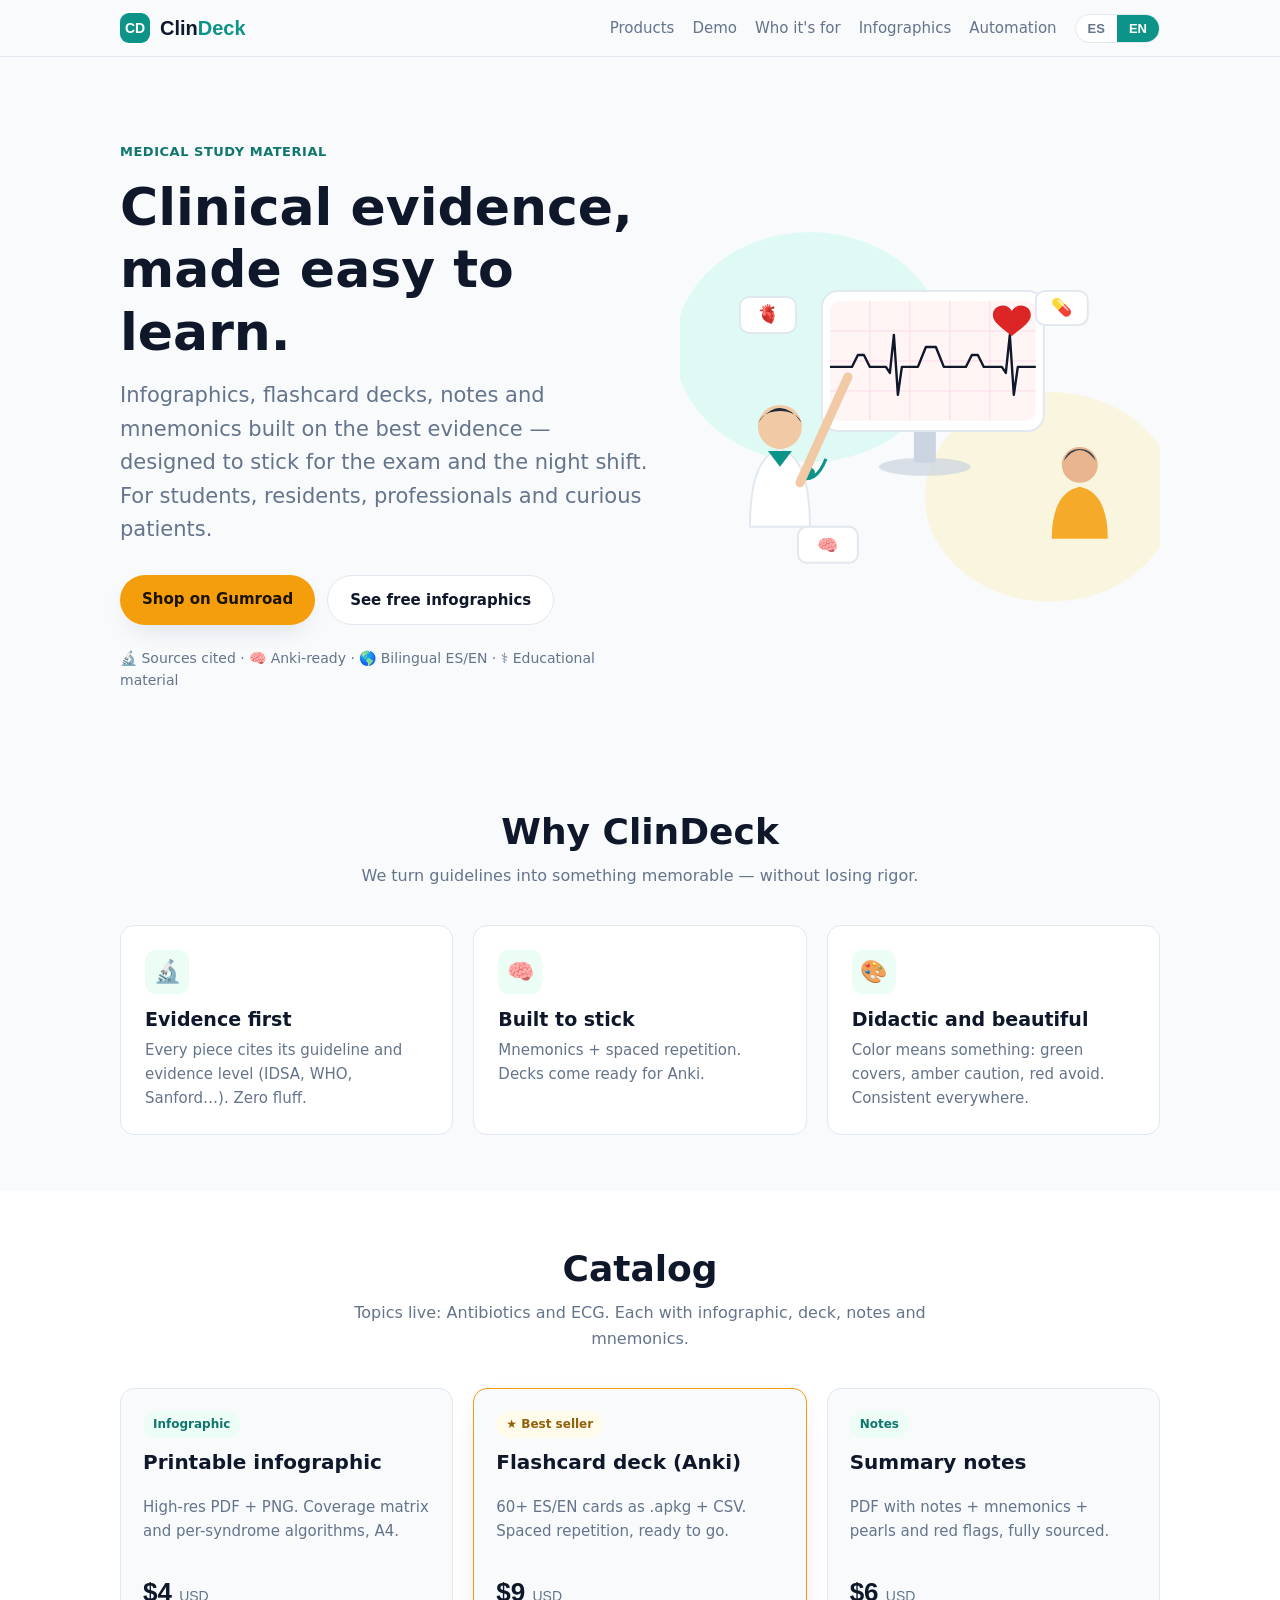
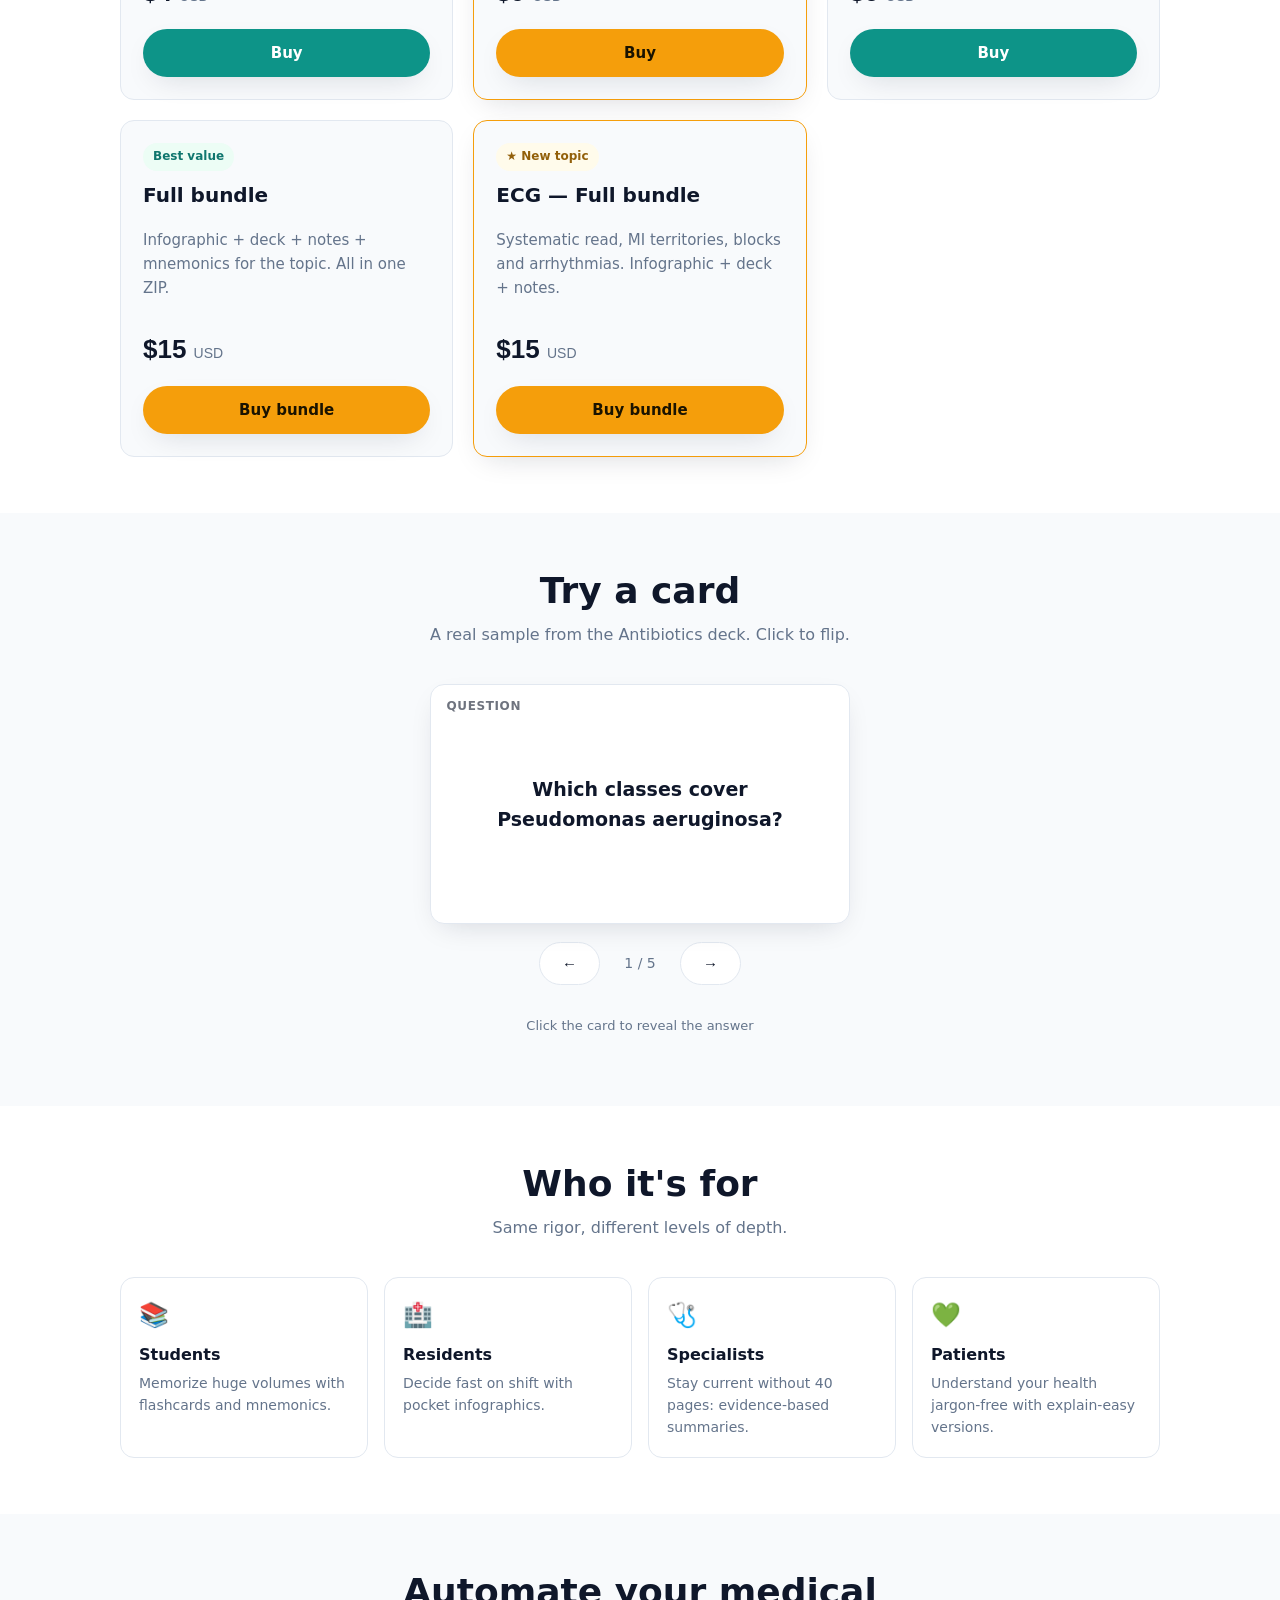
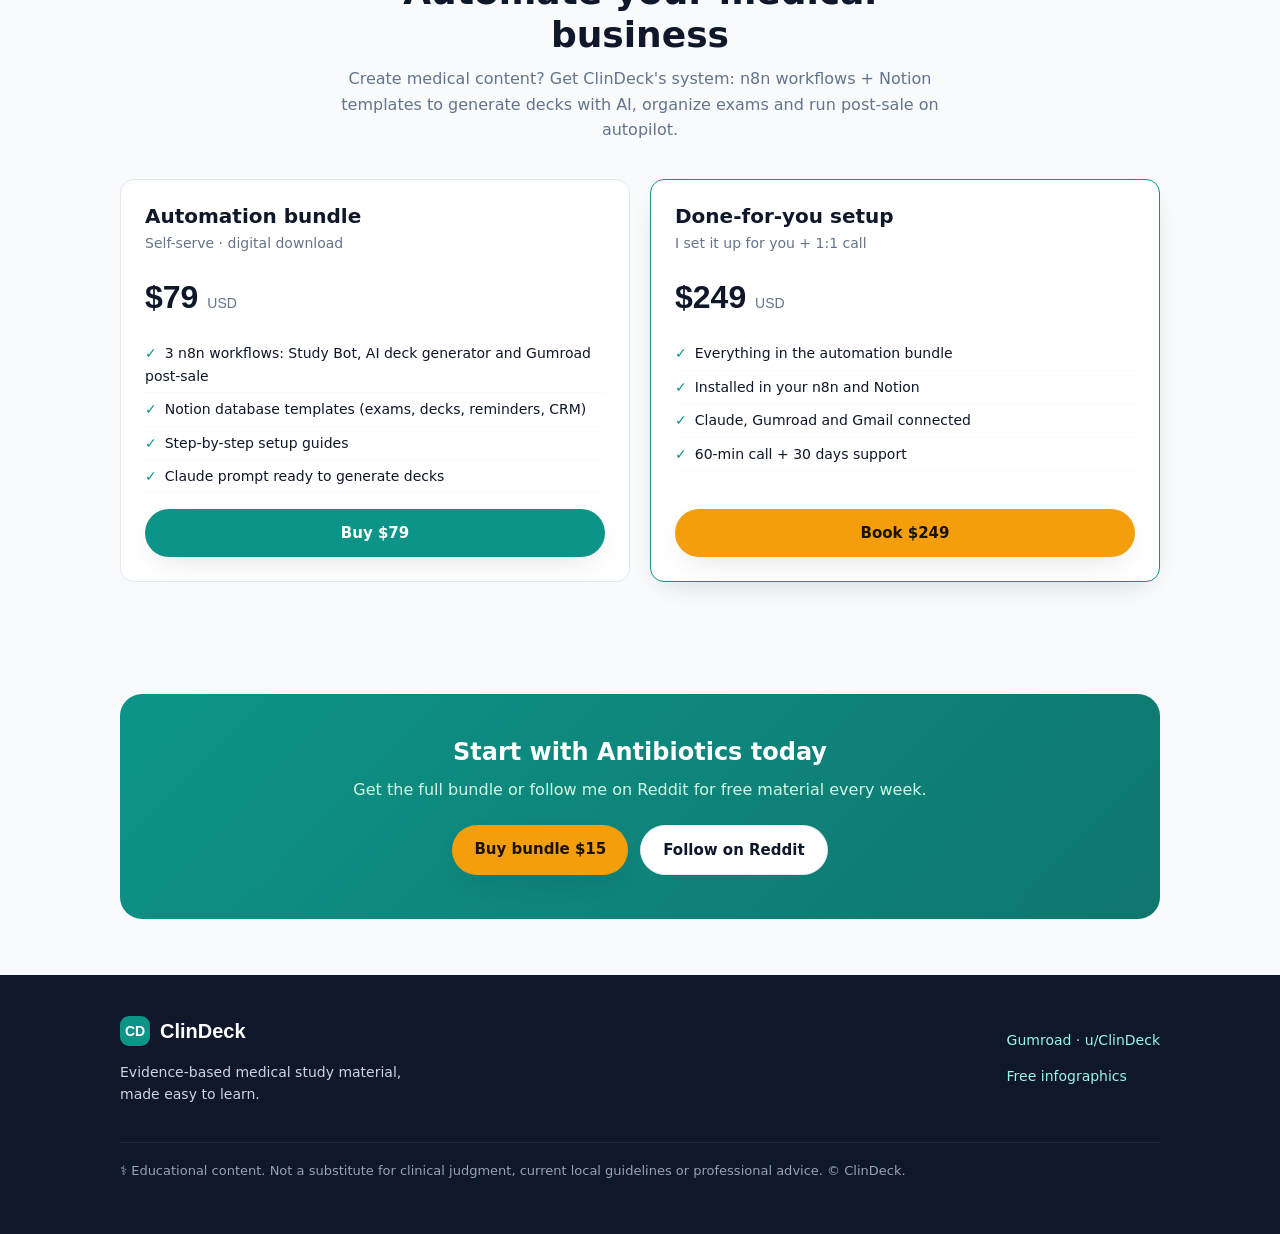
==== commit c89458ff: "Landing: add automation bundle section + nav link; marketing pricing tiers" ====
--- a/web/index.html
+++ b/web/index.html
@@ -22,6 +22,7 @@
         <a href="#demo" data-es="Demo" data-en="Demo">Demo</a>
         <a href="#publico" data-es="Para quién" data-en="Who it's for">Para quién</a>
         <a href="infographics/index.html" data-es="Infografías" data-en="Infographics">Infografías</a>
+        <a href="#automatiza" data-es="Automatización" data-en="Automation">Automatización</a>
         <div class="lang-toggle" role="group" aria-label="Language">
           <button id="lang-es" class="active" type="button">ES</button>
           <button id="lang-en" type="button">EN</button>
@@ -226,6 +227,44 @@
     </div>
   </section>
 
+  <!-- ============ AUTOMATIZACIÓN ============ -->
+  <section id="automatiza">
+    <div class="wrap">
+      <div class="section-head">
+        <h2 data-es="Automatiza tu negocio médico" data-en="Automate your medical business">Automatiza tu negocio médico</h2>
+        <p data-es="¿Creas contenido médico? Llévate el sistema de ClinDeck: workflows de n8n + plantillas de Notion para producir mazos con IA, organizar exámenes y atender la post-venta en automático." data-en="Create medical content? Get ClinDeck's system: n8n workflows + Notion templates to generate decks with AI, organize exams and run post-sale on autopilot.">
+          ¿Creas contenido médico? Llévate el sistema de ClinDeck: workflows de n8n + plantillas de Notion.
+        </p>
+      </div>
+      <div class="tiers">
+        <div class="tier">
+          <h3 data-es="Bundle de automatización" data-en="Automation bundle">Bundle de automatización</h3>
+          <p class="sub" data-es="Autoinstalable · descarga digital" data-en="Self-serve · digital download">Autoinstalable · descarga digital</p>
+          <div class="price">$79 <small>USD</small></div>
+          <ul>
+            <li data-es="3 workflows de n8n: Study Bot, generador de mazos con IA y post-venta de Gumroad" data-en="3 n8n workflows: Study Bot, AI deck generator and Gumroad post-sale">3 workflows de n8n: Study Bot, generador de mazos con IA y post-venta de Gumroad</li>
+            <li data-es="Plantillas de bases de Notion (exámenes, mazos, recordatorios, CRM)" data-en="Notion database templates (exams, decks, reminders, CRM)">Plantillas de bases de Notion (exámenes, mazos, recordatorios, CRM)</li>
+            <li data-es="Guías de instalación paso a paso" data-en="Step-by-step setup guides">Guías de instalación paso a paso</li>
+            <li data-es="Prompt de Claude listo para producir mazos" data-en="Claude prompt ready to generate decks">Prompt de Claude listo para producir mazos</li>
+          </ul>
+          <a class="btn btn-primary" href="https://gumroad.com/l/clindeck-automation" data-es="Comprar $79" data-en="Buy $79">Comprar $79</a>
+        </div>
+        <div class="tier best">
+          <h3 data-es="Instalación llave en mano" data-en="Done-for-you setup">Instalación llave en mano</h3>
+          <p class="sub" data-es="Lo monto por ti + llamada 1:1" data-en="I set it up for you + 1:1 call">Lo monto por ti + llamada 1:1</p>
+          <div class="price">$249 <small>USD</small></div>
+          <ul>
+            <li data-es="Todo lo del bundle de automatización" data-en="Everything in the automation bundle">Todo lo del bundle de automatización</li>
+            <li data-es="Instalación en tu n8n y tu Notion" data-en="Installed in your n8n and Notion">Instalación en tu n8n y tu Notion</li>
+            <li data-es="Conexión de Claude, Gumroad y Gmail" data-en="Claude, Gumroad and Gmail connected">Conexión de Claude, Gumroad y Gmail</li>
+            <li data-es="Llamada de 60 min + 30 días de soporte" data-en="60-min call + 30 days support">Llamada de 60 min + 30 días de soporte</li>
+          </ul>
+          <a class="btn btn-buy" href="https://gumroad.com/l/clindeck-automation-setup" data-es="Reservar $249" data-en="Book $249">Reservar $249</a>
+        </div>
+      </div>
+    </div>
+  </section>
+
   <!-- ============ CTA BAND ============ -->
   <section>
     <div class="wrap">
